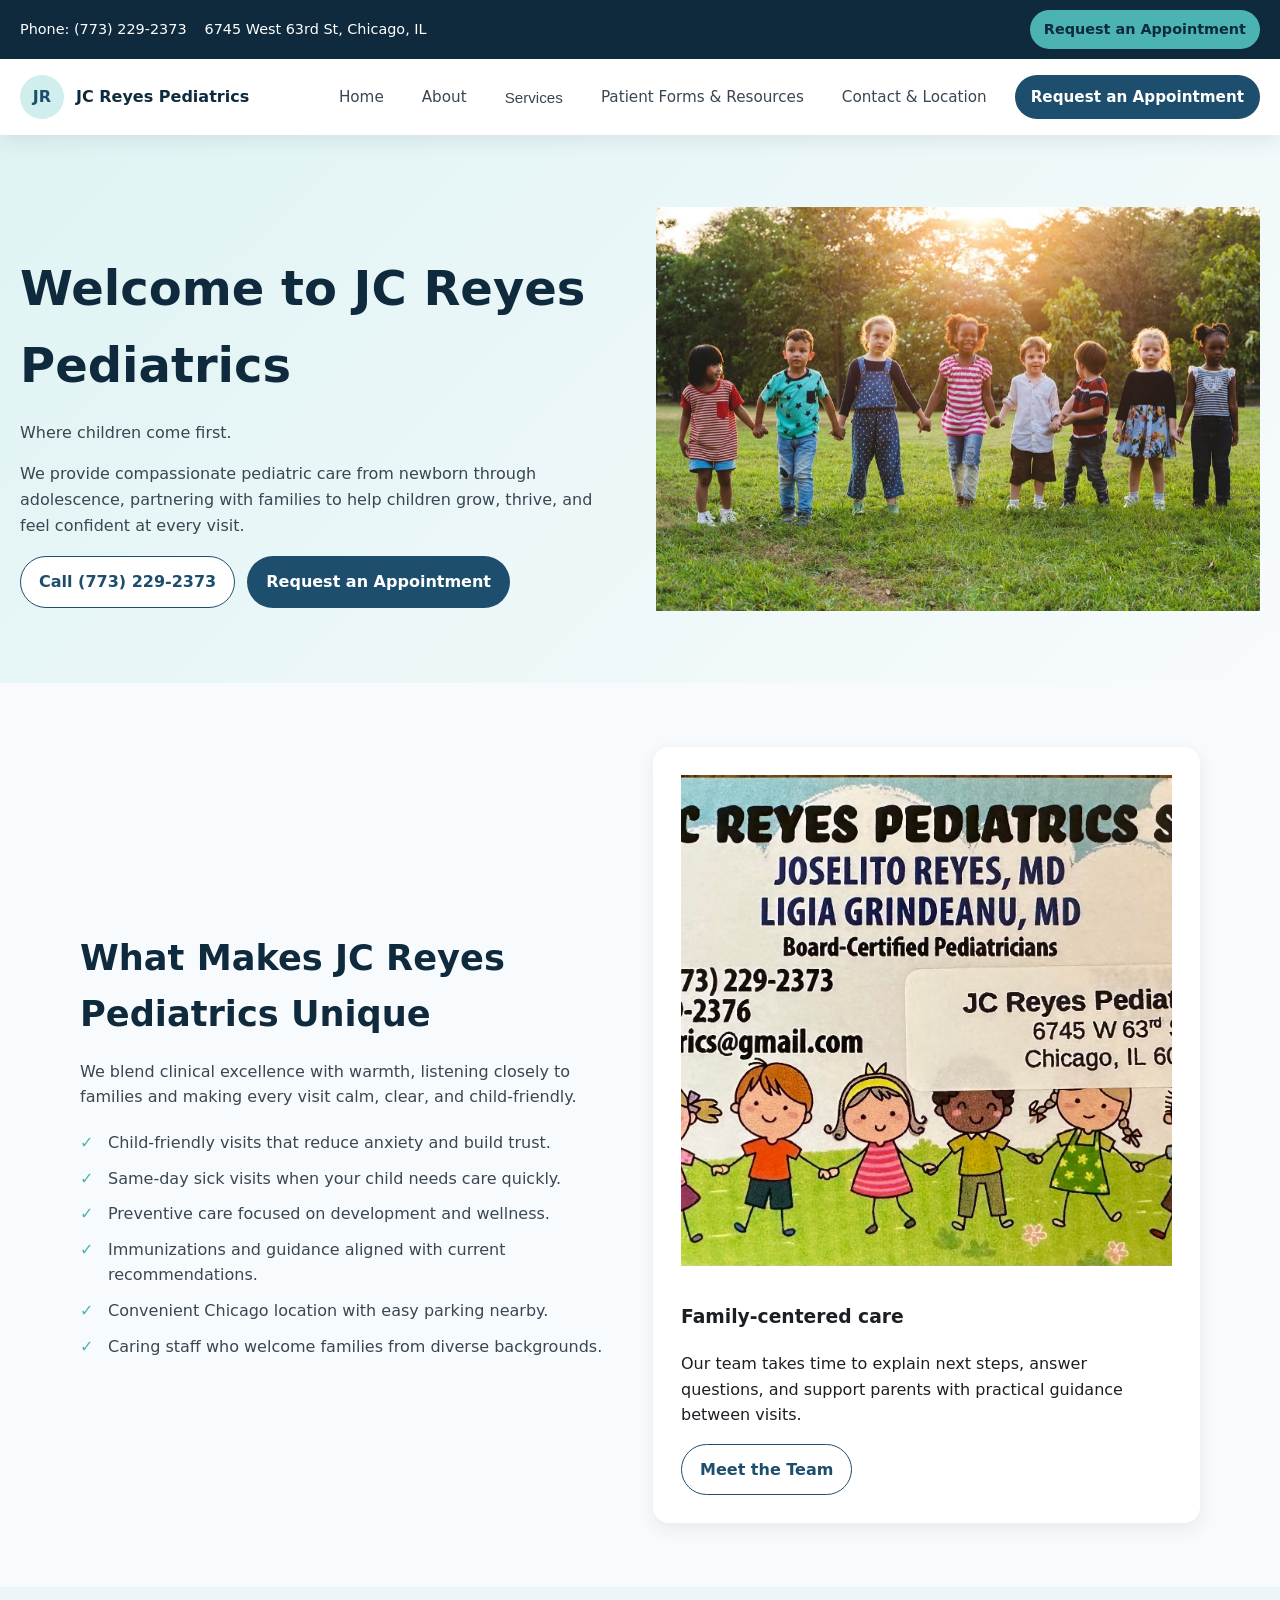
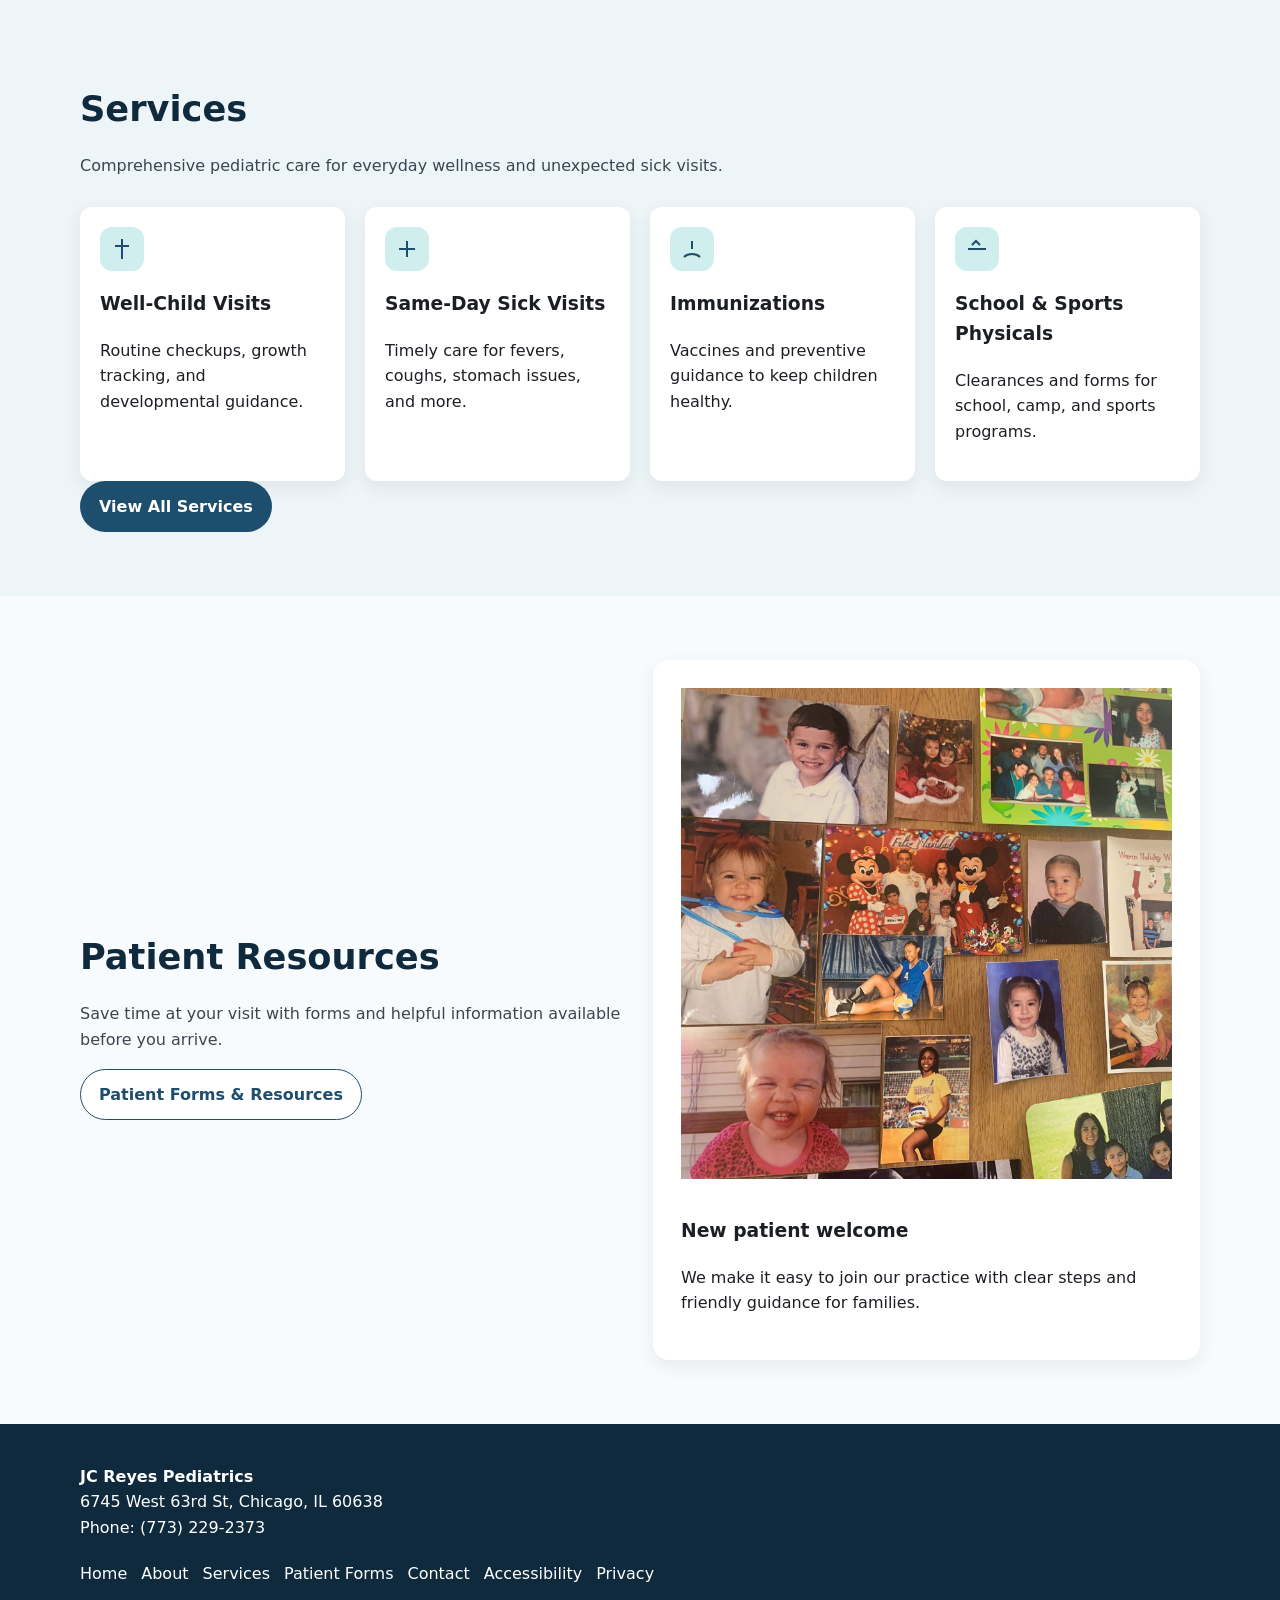
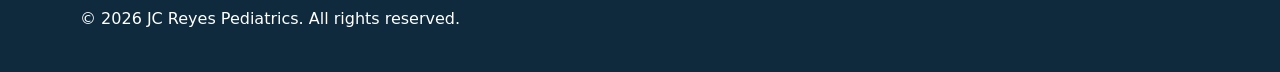
==== index.html @ 92ca5f3d "Initial state" ====
<!DOCTYPE html>
<html lang="en">
<head>
  <meta charset="UTF-8" />
  <meta name="viewport" content="width=device-width, initial-scale=1" />
  <title>JC Reyes Pediatrics | Chicago Pediatric Clinic</title>
  <meta name="description" content="JC Reyes Pediatrics provides compassionate, family-centered pediatric care in Chicago, IL. Newborn through adolescence care, same-day sick visits, and preventive services." />
  <meta property="og:title" content="JC Reyes Pediatrics" />
  <meta property="og:description" content="Warm, professional pediatric care for families in Chicago." />
  <meta property="og:image" content="assets/images/hero.jpg" />
  <meta property="og:type" content="website" />
  <meta property="og:url" content="https://www.jcreyespediatrics.com" />
  <link rel="icon" href="assets/images/favicon.png" />
  <link rel="stylesheet" href="assets/css/styles.css" />
  <script type="application/ld+json">
    {
      "@context": "https://schema.org",
      "@type": "MedicalBusiness",
      "name": "JC Reyes Pediatrics",
      "url": "https://www.jcreyespediatrics.com",
      "telephone": "+1-773-229-2373",
      "address": {
        "@type": "PostalAddress",
        "streetAddress": "6745 West 63rd St",
        "addressLocality": "Chicago",
        "addressRegion": "IL",
        "postalCode": "60638"
      }
    }
  </script>
</head>
<body>
  <a class="skip-link" href="#main">Skip to main content</a>

  <div class="top-bar">
    <div class="container">
      <div class="contact-info">
        <span>Phone: <a href="tel:+17732292373">(773) 229-2373</a></span>
        <span>6745 West 63rd St, Chicago, IL</span>
      </div>
      <a class="cta-btn" href="request-appointment.html">Request an Appointment</a>
    </div>
  </div>

  <header class="site-header">
    <div class="container">
      <a class="brand" href="index.html">
        <span class="brand-mark">JR</span>
        <span>JC Reyes Pediatrics</span>
      </a>
      <button class="nav-toggle" aria-label="Toggle navigation" aria-expanded="false">
        <span></span>
        <span></span>
        <span></span>
      </button>
      <nav class="nav-links" aria-label="Primary">
        <a href="index.html">Home</a>
        <a href="about.html">About</a>
        <div class="dropdown">
          <button class="dropdown-toggle" aria-expanded="false">Services</button>
          <div class="dropdown-menu" role="menu">
            <a href="services/index.html">Services Overview</a>
            <a href="services/well-child-visits.html">Well-Child Visits</a>
            <a href="services/same-day-sick-visits.html">Same-Day Sick Visits</a>
            <a href="services/immunizations.html">Immunizations</a>
            <a href="services/school-sports-physicals.html">School &amp; Sports Physicals</a>
          </div>
        </div>
        <a href="patient-forms.html">Patient Forms &amp; Resources</a>
        <a href="contact.html">Contact &amp; Location</a>
        <a class="primary-btn" href="request-appointment.html">Request an Appointment</a>
      </nav>
    </div>
  </header>

  <main id="main">
    <section class="hero">
      <div class="container">
        <div class="fade-in">
          <h1>Welcome to JC Reyes Pediatrics</h1>
          <p class="section-subtitle">Where children come first.</p>
          <p>We provide compassionate pediatric care from newborn through adolescence, partnering with families to help children grow, thrive, and feel confident at every visit.</p>
          <div class="hero-actions">
            <a class="btn btn-outline" href="tel:+17732292373">Call (773) 229-2373</a>
            <a class="btn btn-primary" href="request-appointment.html">Request an Appointment</a>
          </div>
        </div>
        <div class="fade-in">
          <img src="assets/images/kids-1.jpg" srcset="assets/images/kids-1.jpg 1x, assets/images/kids-1.jpg 2x" alt="Smiling child with a caregiver in a bright pediatric clinic" />
        </div>
      </div>
    </section>

    <section class="section">
      <div class="container">
        <div class="split">
          <div>
            <h2 class="section-title">What Makes JC Reyes Pediatrics Unique</h2>
            <p class="section-subtitle">We blend clinical excellence with warmth, listening closely to families and making every visit calm, clear, and child-friendly.</p>
            <ul class="list-check">
              <li>Child-friendly visits that reduce anxiety and build trust.</li>
              <li>Same-day sick visits when your child needs care quickly.</li>
              <li>Preventive care focused on development and wellness.</li>
              <li>Immunizations and guidance aligned with current recommendations.</li>
              <li>Convenient Chicago location with easy parking nearby.</li>
              <li>Caring staff who welcome families from diverse backgrounds.</li>
            </ul>
          </div>
          <div class="highlight">
            <img src="assets/images/logo_pic.jpg" srcset="assets/images/logo_pic.jpg 1x, assets/images/logo_pic.jpg 2x" alt="Front entrance of a pediatric clinic" />
            <div>
              <h3>Family-centered care</h3>
              <p>Our team takes time to explain next steps, answer questions, and support parents with practical guidance between visits.</p>
              <a class="btn btn-outline" href="about.html">Meet the Team</a>
            </div>
          </div>
        </div>
      </div>
    </section>

    <section class="section section-muted">
      <div class="container">
        <h2 class="section-title">Services</h2>
        <p class="section-subtitle">Comprehensive pediatric care for everyday wellness and unexpected sick visits.</p>
        <div class="card-grid">
          <a class="card" href="services/well-child-visits.html">
            <div class="card-icon" aria-hidden="true">
              <svg width="24" height="24" viewBox="0 0 24 24" fill="none" stroke="currentColor" stroke-width="2">
                <path d="M12 2v20" />
                <path d="M5 9h14" />
              </svg>
            </div>
            <h3>Well-Child Visits</h3>
            <p>Routine checkups, growth tracking, and developmental guidance.</p>
          </a>
          <a class="card" href="services/same-day-sick-visits.html">
            <div class="card-icon" aria-hidden="true">
              <svg width="24" height="24" viewBox="0 0 24 24" fill="none" stroke="currentColor" stroke-width="2">
                <path d="M4 12h16" />
                <path d="M12 4v16" />
              </svg>
            </div>
            <h3>Same-Day Sick Visits</h3>
            <p>Timely care for fevers, coughs, stomach issues, and more.</p>
          </a>
          <a class="card" href="services/immunizations.html">
            <div class="card-icon" aria-hidden="true">
              <svg width="24" height="24" viewBox="0 0 24 24" fill="none" stroke="currentColor" stroke-width="2">
                <path d="M4 20c4-4 12-4 16 0" />
                <path d="M12 4v8" />
              </svg>
            </div>
            <h3>Immunizations</h3>
            <p>Vaccines and preventive guidance to keep children healthy.</p>
          </a>
          <a class="card" href="services/school-sports-physicals.html">
            <div class="card-icon" aria-hidden="true">
              <svg width="24" height="24" viewBox="0 0 24 24" fill="none" stroke="currentColor" stroke-width="2">
                <path d="M3 12h18" />
                <path d="M7 8l4-4 4 4" />
              </svg>
            </div>
            <h3>School &amp; Sports Physicals</h3>
            <p>Clearances and forms for school, camp, and sports programs.</p>
          </a>
        </div>
        <a class="btn btn-primary" href="services/index.html">View All Services</a>
      </div>
    </section>

    <section class="section">
      <div class="container split">
        <div>
          <h2 class="section-title">Patient Resources</h2>
          <p class="section-subtitle">Save time at your visit with forms and helpful information available before you arrive.</p>
          <a class="btn btn-outline" href="patient-forms.html">Patient Forms &amp; Resources</a>
        </div>
        <div class="highlight">
          <img src="assets/images/kids-2.jpg" srcset="assets/images/kids-2.jpg 1x, assets/images/kids-1.jpg 2x" alt="Two children smiling together in a waiting area" />
          <div>
            <h3>New patient welcome</h3>
            <p>We make it easy to join our practice with clear steps and friendly guidance for families.</p>
          </div>
        </div>
      </div>
    </section>
  </main>

  <footer class="footer">
    <div class="container">
      <div>
        <strong>JC Reyes Pediatrics</strong><br />
        6745 West 63rd St, Chicago, IL 60638<br />
        Phone: <a href="tel:+17732292373">(773) 229-2373</a>
      </div>
      <nav aria-label="Footer">
        <a href="index.html">Home</a>
        <a href="about.html">About</a>
        <a href="services/index.html">Services</a>
        <a href="patient-forms.html">Patient Forms</a>
        <a href="contact.html">Contact</a>
        <a href="accessibility.html">Accessibility</a>
        <a href="privacy.html">Privacy</a>
      </nav>
      <div>© 2026 JC Reyes Pediatrics. All rights reserved.</div>
    </div>
  </footer>

  <script src="assets/js/main.js"></script>
</body>
</html>
---- assets/css/styles.css ----
:root {
  --blue-900: #0f2a3d;
  --blue-700: #1e4e6d;
  --blue-500: #2f7ea8;
  --teal-400: #4bb3b1;
  --teal-200: #cfeeed;
  --gray-900: #1b1f24;
  --gray-700: #3a4651;
  --gray-500: #6b7a86;
  --gray-200: #e6edf2;
  --white: #ffffff;
  --shadow-sm: 0 6px 18px rgba(15, 42, 61, 0.08);
  --shadow-md: 0 10px 30px rgba(15, 42, 61, 0.14);
  --radius-lg: 16px;
  --radius-md: 12px;
  --radius-sm: 8px;
  --container: 1120px;
  --transition: 220ms ease;
}

* {
  box-sizing: border-box;
}

html {
  scroll-behavior: smooth;
}

body {
  margin: 0;
  font-family: system-ui, -apple-system, "Segoe UI", Roboto, "Helvetica Neue", Arial, sans-serif;
  color: var(--gray-900);
  background: #f8fbfd;
  line-height: 1.6;
}

img {
  max-width: 100%;
  display: block;
}

a {
  color: inherit;
  text-decoration: none;
}

a:hover,
a:focus {
  color: var(--blue-700);
}

.skip-link {
  position: absolute;
  left: -999px;
  top: 0;
  background: var(--blue-900);
  color: var(--white);
  padding: 12px 18px;
  border-radius: 0 0 8px 0;
  z-index: 9999;
}

.skip-link:focus {
  left: 12px;
}

.top-bar {
  background: var(--blue-900);
  color: var(--white);
  font-size: 0.9rem;
}

.top-bar .container {
  display: flex;
  align-items: center;
  justify-content: space-between;
  gap: 16px;
  padding: 10px 20px;
}

.top-bar .contact-info {
  display: flex;
  gap: 18px;
  flex-wrap: wrap;
}

.top-bar .cta-btn {
  background: var(--teal-400);
  color: var(--blue-900);
  padding: 8px 14px;
  border-radius: 999px;
  font-weight: 600;
}

.top-bar .cta-btn:hover,
.top-bar .cta-btn:focus {
  background: #3aa3a1;
}

.site-header {
  position: sticky;
  top: 0;
  z-index: 1000;
  background: rgba(255, 255, 255, 0.98);
  backdrop-filter: blur(6px);
  box-shadow: var(--shadow-sm);
}

.site-header .container {
  display: flex;
  align-items: center;
  justify-content: space-between;
  gap: 18px;
  padding: 16px 20px;
}

.brand {
  display: flex;
  align-items: center;
  gap: 12px;
  font-weight: 700;
  color: var(--blue-900);
}

.brand-mark {
  width: 44px;
  height: 44px;
  border-radius: 50%;
  background: var(--teal-200);
  display: grid;
  place-items: center;
  color: var(--blue-700);
  font-weight: 700;
}

.nav-toggle {
  display: none;
  border: none;
  background: var(--teal-200);
  padding: 10px;
  border-radius: 10px;
}

.nav-toggle span {
  display: block;
  width: 22px;
  height: 2px;
  background: var(--blue-900);
  margin: 5px 0;
}

.nav-links {
  display: flex;
  align-items: center;
  gap: 18px;
}

.nav-links a,
.nav-links button {
  font-size: 0.95rem;
  color: var(--gray-700);
  background: none;
  border: none;
  cursor: pointer;
  padding: 8px 10px;
  border-radius: 999px;
}

.nav-links a:hover,
.nav-links a:focus,
.nav-links button:hover,
.nav-links button:focus {
  background: var(--teal-200);
  color: var(--blue-900);
}

.nav-links .primary-btn {
  background: var(--blue-700);
  color: var(--white);
  padding: 10px 16px;
  border-radius: 999px;
  font-weight: 600;
}

.nav-links .primary-btn:hover,
.nav-links .primary-btn:focus {
  background: var(--blue-900);
}

.dropdown {
  position: relative;
}

.dropdown-menu {
  position: absolute;
  top: calc(100% + 8px);
  left: 0;
  background: var(--white);
  border-radius: 12px;
  box-shadow: var(--shadow-md);
  min-width: 240px;
  padding: 10px;
  display: none;
}

.dropdown-menu a {
  display: block;
  padding: 10px 12px;
  border-radius: 8px;
  color: var(--gray-700);
}

.dropdown:hover .dropdown-menu,
.dropdown:focus-within .dropdown-menu {
  display: block;
}

.hero {
  background: linear-gradient(135deg, rgba(207, 238, 237, 0.6), rgba(248, 251, 253, 0.9));
  padding: 72px 20px;
}

.hero .container {
  display: grid;
  grid-template-columns: repeat(auto-fit, minmax(280px, 1fr));
  gap: 32px;
  align-items: center;
}

.hero h1 {
  font-size: clamp(2rem, 4vw, 3rem);
  color: var(--blue-900);
  margin-bottom: 12px;
}

.hero p {
  color: var(--gray-700);
}

.hero-actions {
  display: flex;
  gap: 12px;
  flex-wrap: wrap;
  margin-top: 18px;
}

.btn {
  display: inline-flex;
  align-items: center;
  justify-content: center;
  padding: 12px 18px;
  border-radius: 999px;
  font-weight: 600;
  border: 1px solid transparent;
  transition: var(--transition);
}

.btn-primary {
  background: var(--blue-700);
  color: var(--white);
}

.btn-primary:hover,
.btn-primary:focus {
  background: var(--blue-900);
}

.btn-outline {
  border-color: var(--blue-700);
  color: var(--blue-700);
  background: var(--white);
}

.btn-outline:hover,
.btn-outline:focus {
  background: var(--teal-200);
}

.section {
  padding: 64px 20px;
}

.section .container {
  max-width: var(--container);
  margin: 0 auto;
}

.section-title {
  font-size: clamp(1.6rem, 3vw, 2.2rem);
  color: var(--blue-900);
  margin-bottom: 16px;
}

.section-subtitle {
  color: var(--gray-700);
  max-width: 720px;
}

.card-grid {
  display: grid;
  grid-template-columns: repeat(auto-fit, minmax(230px, 1fr));
  gap: 20px;
  margin-top: 28px;
}

.card {
  background: var(--white);
  padding: 20px;
  border-radius: var(--radius-md);
  box-shadow: var(--shadow-sm);
  transition: var(--transition);
}

.card:hover {
  transform: translateY(-4px);
  box-shadow: var(--shadow-md);
}

.card-icon {
  width: 44px;
  height: 44px;
  border-radius: 12px;
  background: var(--teal-200);
  display: grid;
  place-items: center;
  margin-bottom: 14px;
  color: var(--blue-700);
}

.highlight {
  background: var(--white);
  border-radius: var(--radius-lg);
  box-shadow: var(--shadow-sm);
  padding: 28px;
  display: grid;
  gap: 18px;
  align-items: center;
}

.split {
  display: grid;
  grid-template-columns: repeat(auto-fit, minmax(260px, 1fr));
  gap: 26px;
  align-items: center;
}

.list-check {
  list-style: none;
  padding: 0;
  margin: 20px 0 0;
}

.list-check li {
  padding-left: 28px;
  position: relative;
  margin-bottom: 10px;
  color: var(--gray-700);
}

.list-check li::before {
  content: "✓";
  position: absolute;
  left: 0;
  color: var(--teal-400);
  font-weight: 700;
}

.section-muted {
  background: #eef5f8;
}

.page-hero {
  padding: 48px 20px;
  background: linear-gradient(120deg, rgba(207, 238, 237, 0.6), rgba(255, 255, 255, 0.9));
}

.page-hero h1 {
  margin-bottom: 10px;
  color: var(--blue-900);
}

.page-content {
  padding: 50px 20px 80px;
}

.page-content .container {
  max-width: 940px;
  margin: 0 auto;
}

.service-sidebar {
  background: var(--white);
  padding: 22px;
  border-radius: var(--radius-md);
  box-shadow: var(--shadow-sm);
}

.service-layout {
  display: grid;
  grid-template-columns: minmax(0, 1fr) 300px;
  gap: 28px;
  align-items: start;
}

.form-card {
  background: var(--white);
  padding: 26px;
  border-radius: var(--radius-md);
  box-shadow: var(--shadow-sm);
}

.form-card label {
  display: block;
  font-weight: 600;
  margin-top: 12px;
}

.form-card input,
.form-card select,
.form-card textarea {
  width: 100%;
  margin-top: 6px;
  padding: 10px 12px;
  border-radius: 10px;
  border: 1px solid var(--gray-200);
  font-size: 1rem;
  font-family: inherit;
}

.form-card textarea {
  min-height: 120px;
}

.form-card small {
  display: block;
  margin-top: 6px;
  color: var(--gray-500);
}

.error {
  color: #b3261e;
  font-size: 0.9rem;
  margin-top: 6px;
  display: none;
}

.form-success {
  background: var(--teal-200);
  padding: 18px;
  border-radius: 12px;
  margin-top: 18px;
  display: none;
}

.notice {
  background: #fef6e6;
  border-left: 4px solid #f5b042;
  padding: 12px 14px;
  border-radius: 10px;
  color: #5d3a00;
}

.table {
  width: 100%;
  border-collapse: collapse;
  margin-top: 12px;
}

.table th,
.table td {
  text-align: left;
  padding: 10px;
  border-bottom: 1px solid var(--gray-200);
}

.footer {
  background: var(--blue-900);
  color: var(--white);
  padding: 40px 20px;
}

.footer .container {
  max-width: var(--container);
  margin: 0 auto;
  display: grid;
  gap: 20px;
}

.footer nav {
  display: flex;
  flex-wrap: wrap;
  gap: 14px;
}

.footer a {
  color: var(--white);
}

.fade-in {
  animation: fadeIn 0.8s ease forwards;
  opacity: 0;
}

@keyframes fadeIn {
  from {
    opacity: 0;
    transform: translateY(8px);
  }
  to {
    opacity: 1;
    transform: translateY(0);
  }
}

@media (max-width: 960px) {
  .service-layout {
    grid-template-columns: 1fr;
  }
}

@media (max-width: 900px) {
  .nav-toggle {
    display: inline-flex;
    flex-direction: column;
    justify-content: center;
  }

  .nav-links {
    position: absolute;
    top: 100%;
    left: 0;
    right: 0;
    background: var(--white);
    flex-direction: column;
    align-items: flex-start;
    padding: 16px 20px 24px;
    gap: 10px;
    display: none;
    box-shadow: var(--shadow-md);
  }

  body.nav-open .nav-links {
    display: flex;
  }

  .dropdown-menu {
    position: static;
    box-shadow: none;
    padding: 0 0 0 12px;
  }

  .dropdown-menu a {
    padding: 8px 10px;
  }

  .dropdown.open .dropdown-menu {
    display: block;
  }

  .dropdown:hover .dropdown-menu,
  .dropdown:focus-within .dropdown-menu {
    display: none;
  }
}

@media (max-width: 720px) {
  .top-bar .container {
    flex-direction: column;
    align-items: flex-start;
  }

  .hero {
    padding: 50px 20px;
  }
}

@media (prefers-reduced-motion: reduce) {
  * {
    animation: none !important;
    transition: none !important;
  }
}
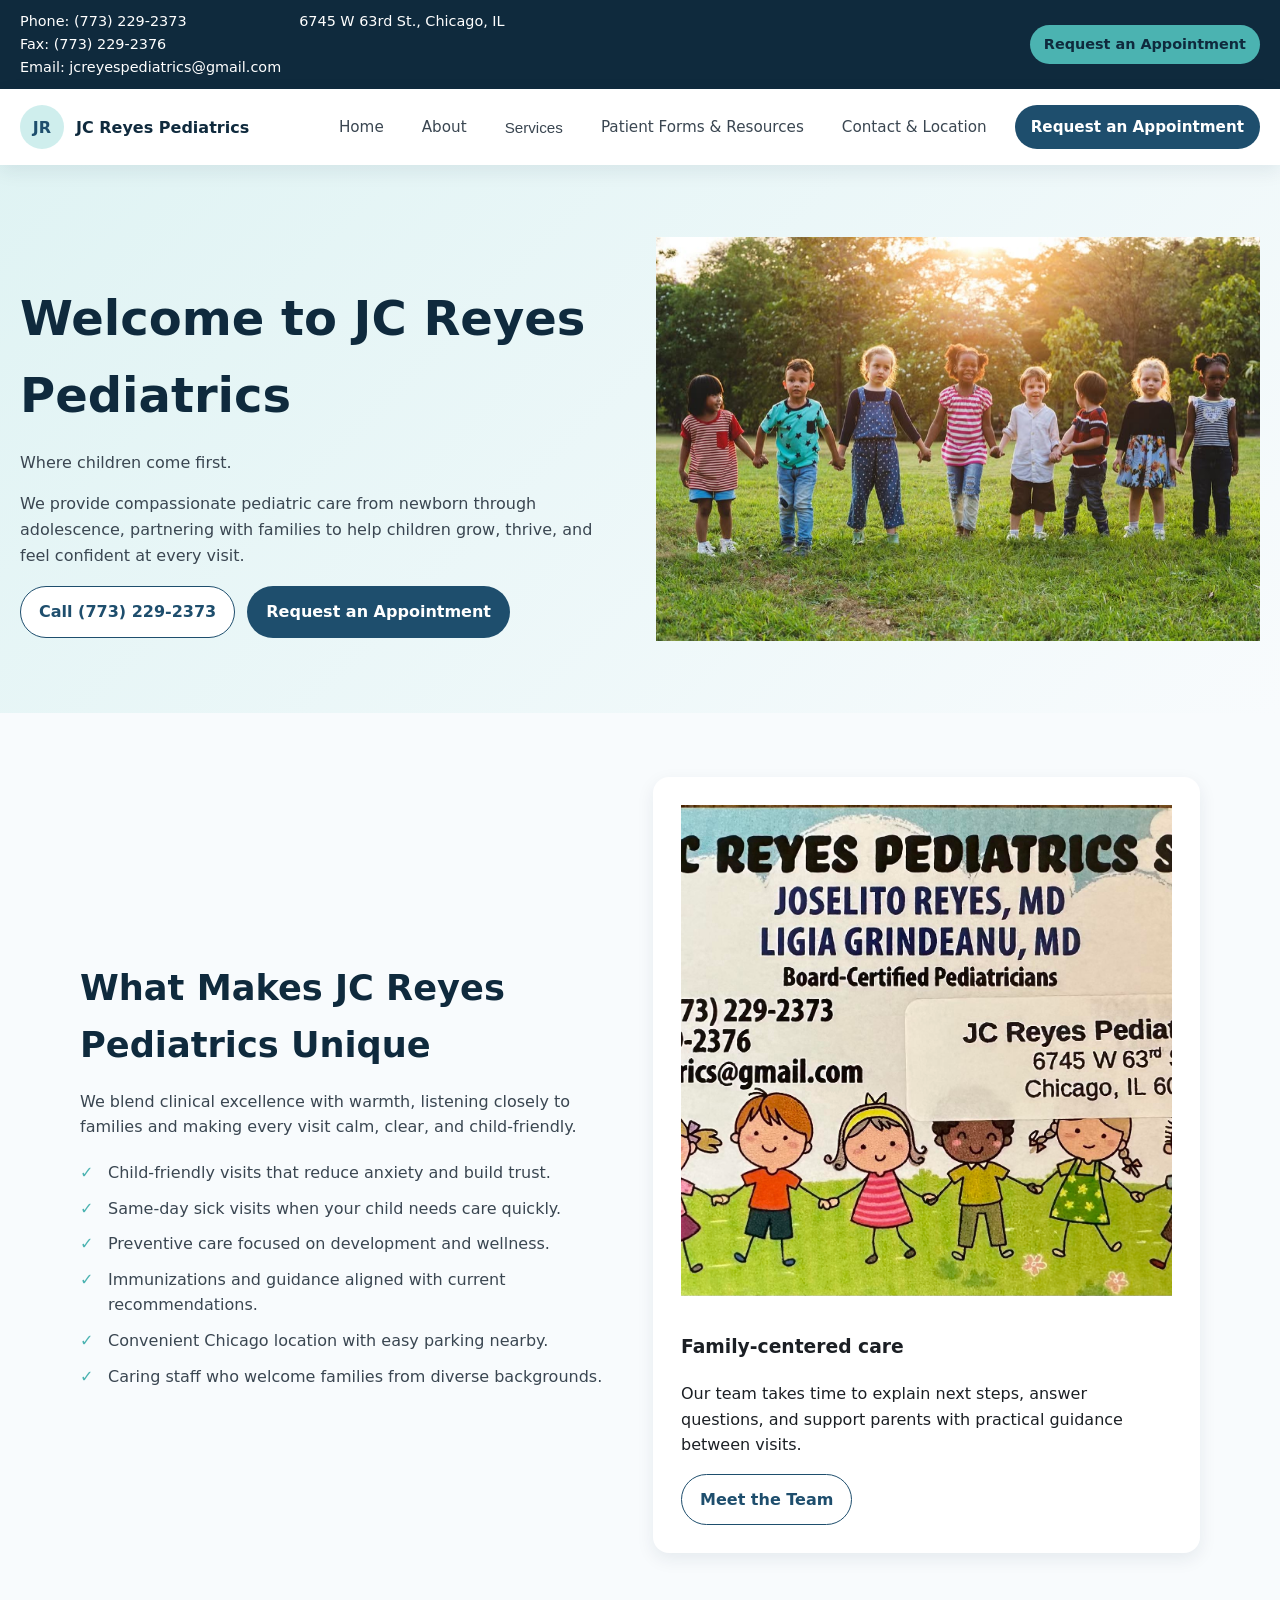
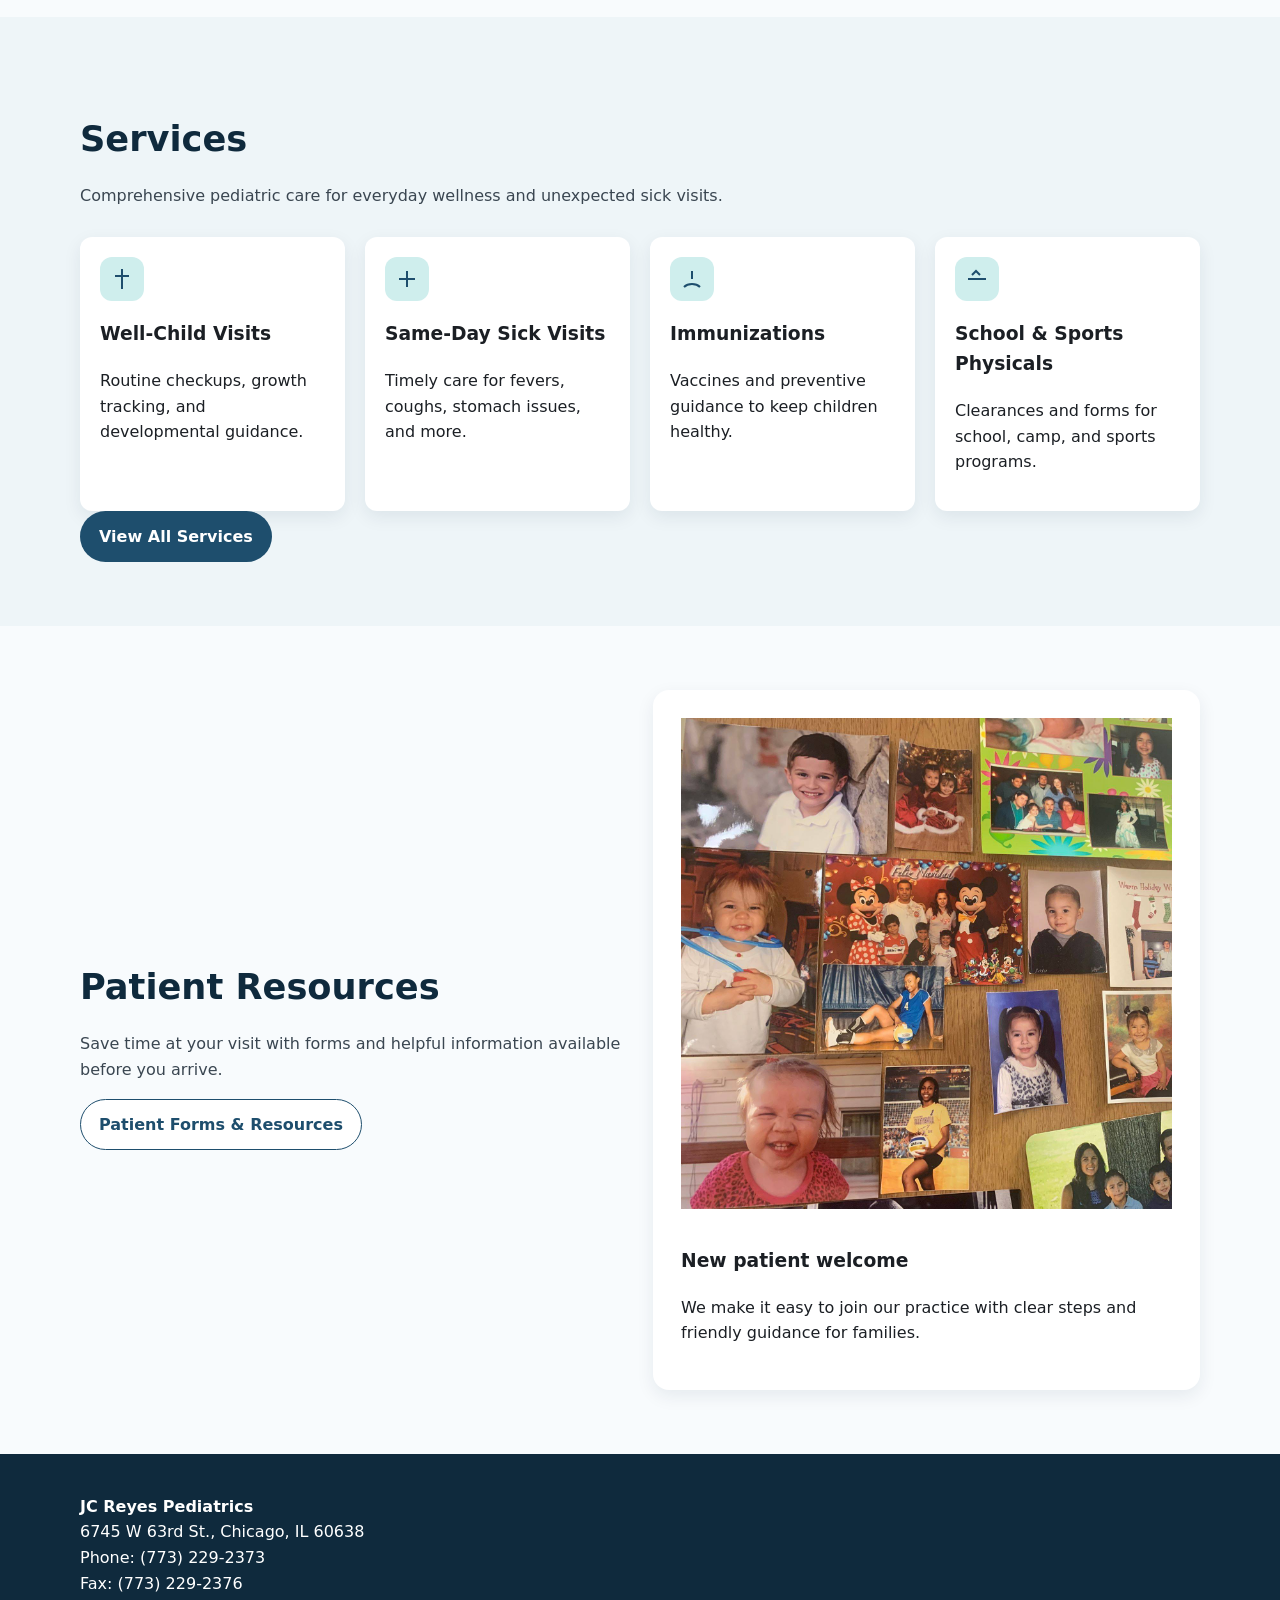
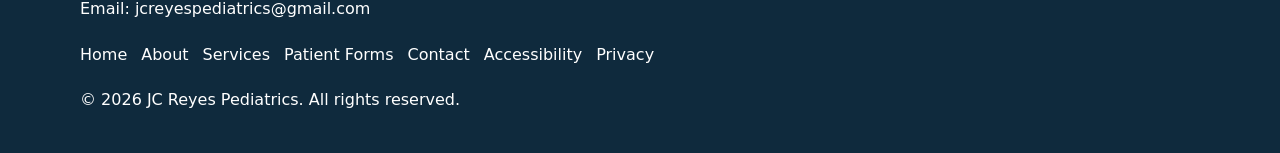
==== commit f6844fd3: "add fax, email" ====
--- a/index.html
+++ b/index.html
@@ -21,7 +21,7 @@
       "telephone": "+1-773-229-2373",
       "address": {
         "@type": "PostalAddress",
-        "streetAddress": "6745 West 63rd St",
+        "streetAddress": "6745 W 63rd St.",
         "addressLocality": "Chicago",
         "addressRegion": "IL",
         "postalCode": "60638"
@@ -35,8 +35,10 @@
   <div class="top-bar">
     <div class="container">
       <div class="contact-info">
-        <span>Phone: <a href="tel:+17732292373">(773) 229-2373</a></span>
-        <span>6745 West 63rd St, Chicago, IL</span>
+        <span>Phone: <a href="tel:+17732292373">(773) 229-2373</a><br />
+        Fax: (773) 229-2376<br />
+        Email: <a href="mailto:jcreyespediatrics@gmail.com">jcreyespediatrics@gmail.com</a></span>
+        <span>6745 W 63rd St., Chicago, IL</span>
       </div>
       <a class="cta-btn" href="request-appointment.html">Request an Appointment</a>
     </div>
@@ -190,8 +192,10 @@
     <div class="container">
       <div>
         <strong>JC Reyes Pediatrics</strong><br />
-        6745 West 63rd St, Chicago, IL 60638<br />
-        Phone: <a href="tel:+17732292373">(773) 229-2373</a>
+        6745 W 63rd St., Chicago, IL 60638<br />
+        Phone: <a href="tel:+17732292373">(773) 229-2373</a><br />
+        Fax: (773) 229-2376<br />
+        Email: <a href="mailto:jcreyespediatrics@gmail.com">jcreyespediatrics@gmail.com</a>
       </div>
       <nav aria-label="Footer">
         <a href="index.html">Home</a>
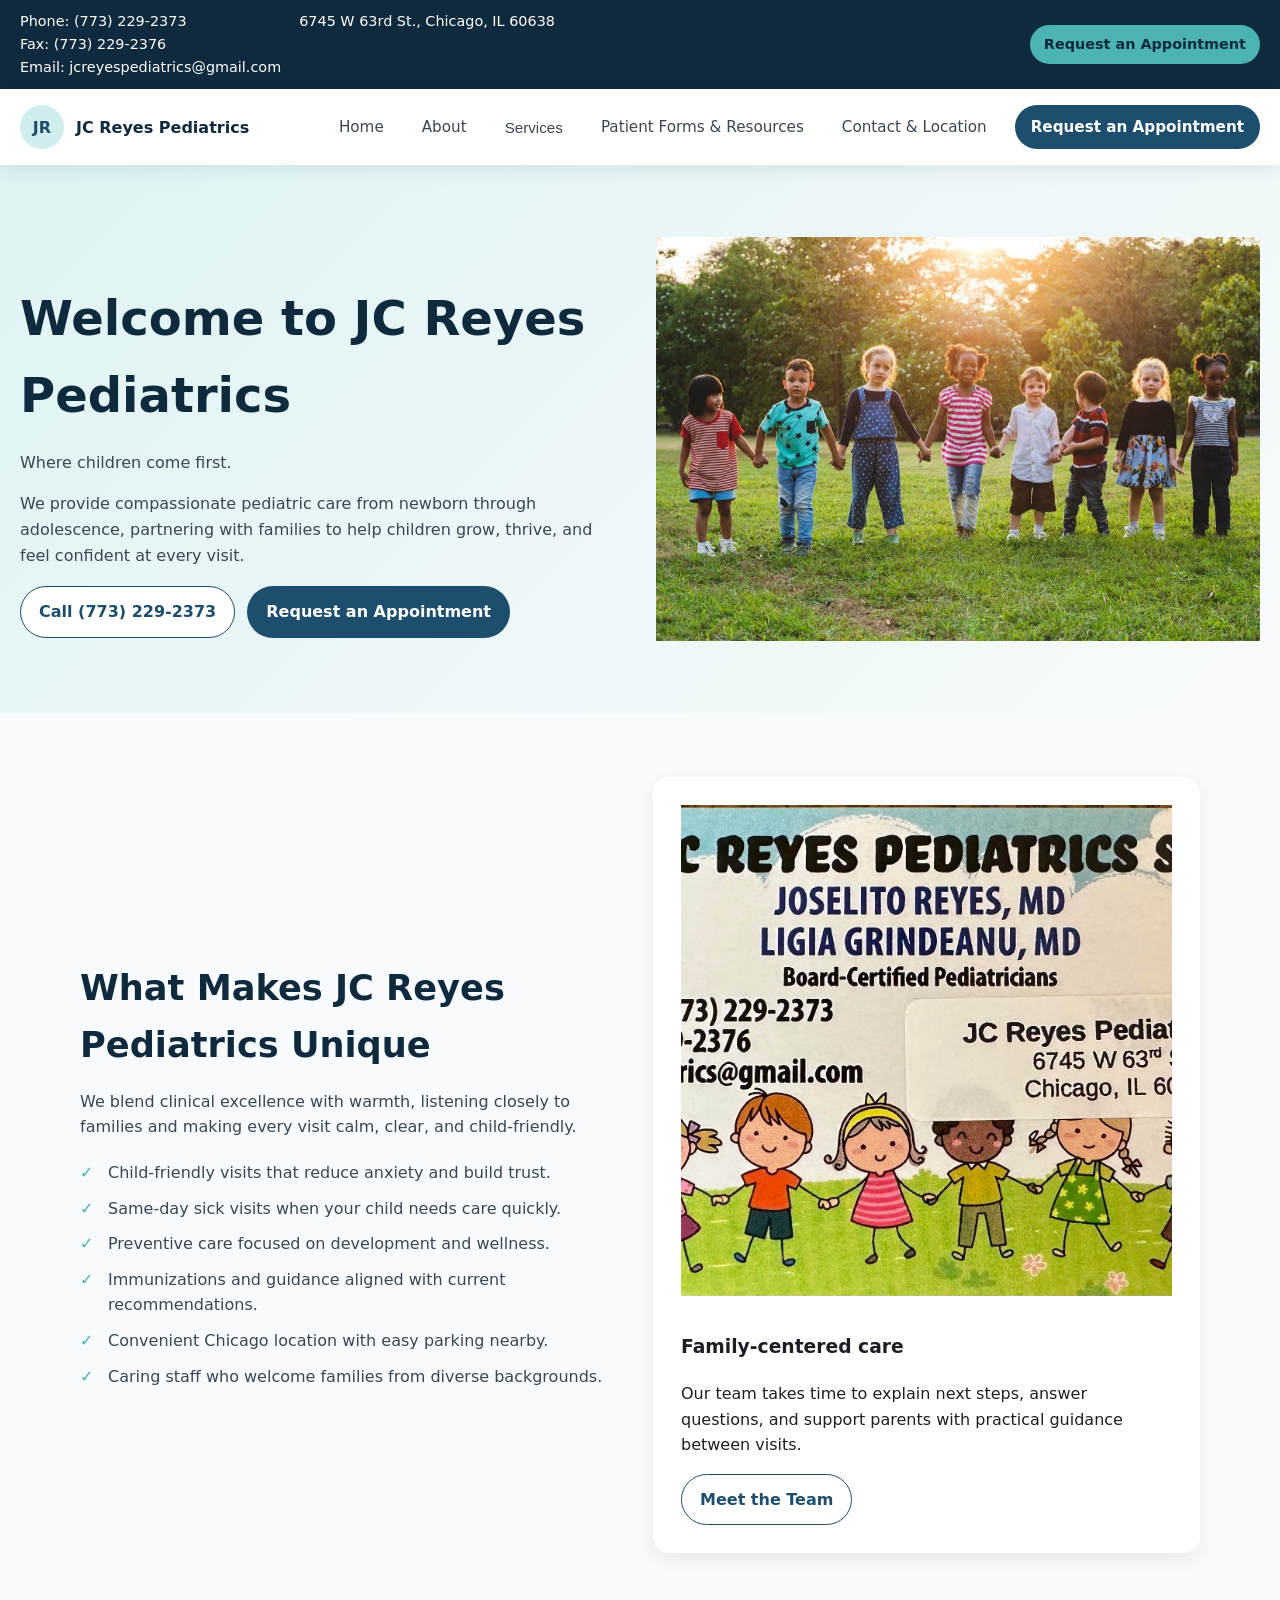
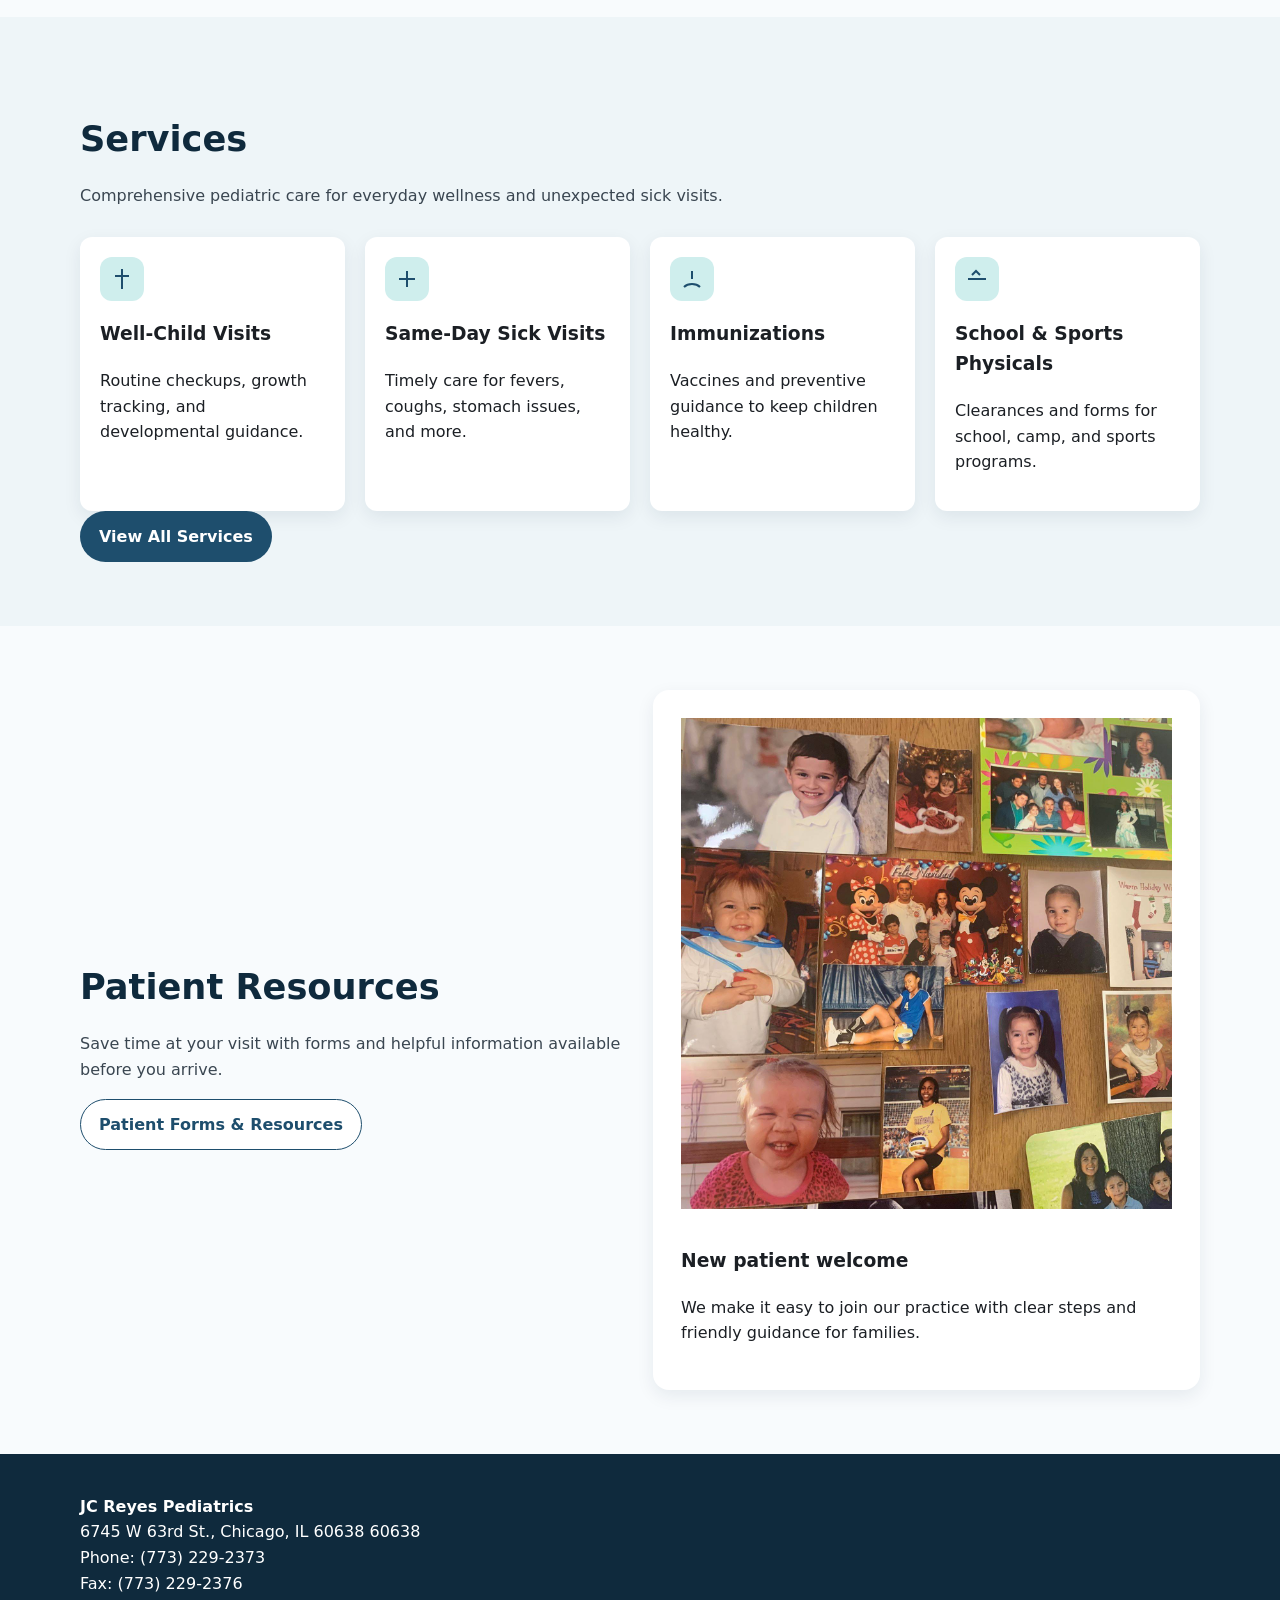
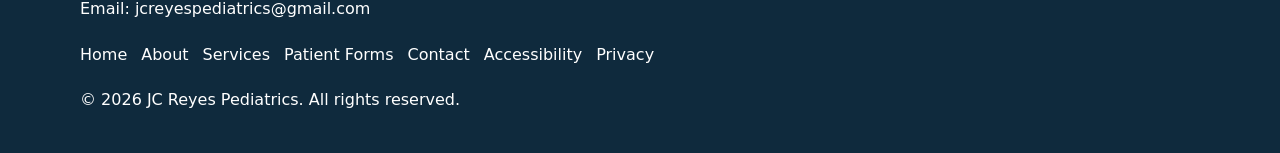
==== commit ee94624d: "Add zip code, fax number, correct hours" ====
--- a/index.html
+++ b/index.html
@@ -38,7 +38,7 @@
         <span>Phone: <a href="tel:+17732292373">(773) 229-2373</a><br />
         Fax: (773) 229-2376<br />
         Email: <a href="mailto:jcreyespediatrics@gmail.com">jcreyespediatrics@gmail.com</a></span>
-        <span>6745 W 63rd St., Chicago, IL</span>
+        <span>6745 W 63rd St., Chicago, IL 60638</span>
       </div>
       <a class="cta-btn" href="request-appointment.html">Request an Appointment</a>
     </div>
@@ -192,7 +192,7 @@
     <div class="container">
       <div>
         <strong>JC Reyes Pediatrics</strong><br />
-        6745 W 63rd St., Chicago, IL 60638<br />
+        6745 W 63rd St., Chicago, IL 60638 60638<br />
         Phone: <a href="tel:+17732292373">(773) 229-2373</a><br />
         Fax: (773) 229-2376<br />
         Email: <a href="mailto:jcreyespediatrics@gmail.com">jcreyespediatrics@gmail.com</a>
--- a/assets/css/styles.css
+++ b/assets/css/styles.css
@@ -374,6 +374,10 @@
   background: linear-gradient(120deg, rgba(207, 238, 237, 0.6), rgba(255, 255, 255, 0.9));
 }
 
+.page-hero--compact {
+  padding: 32px 20px;
+}
+
 .page-hero h1 {
   margin-bottom: 10px;
   color: var(--blue-900);
@@ -381,6 +385,10 @@
 
 .page-content {
   padding: 50px 20px 80px;
+}
+
+.page-content--compact {
+  padding: 32px 20px 48px;
 }
 
 .page-content .container {
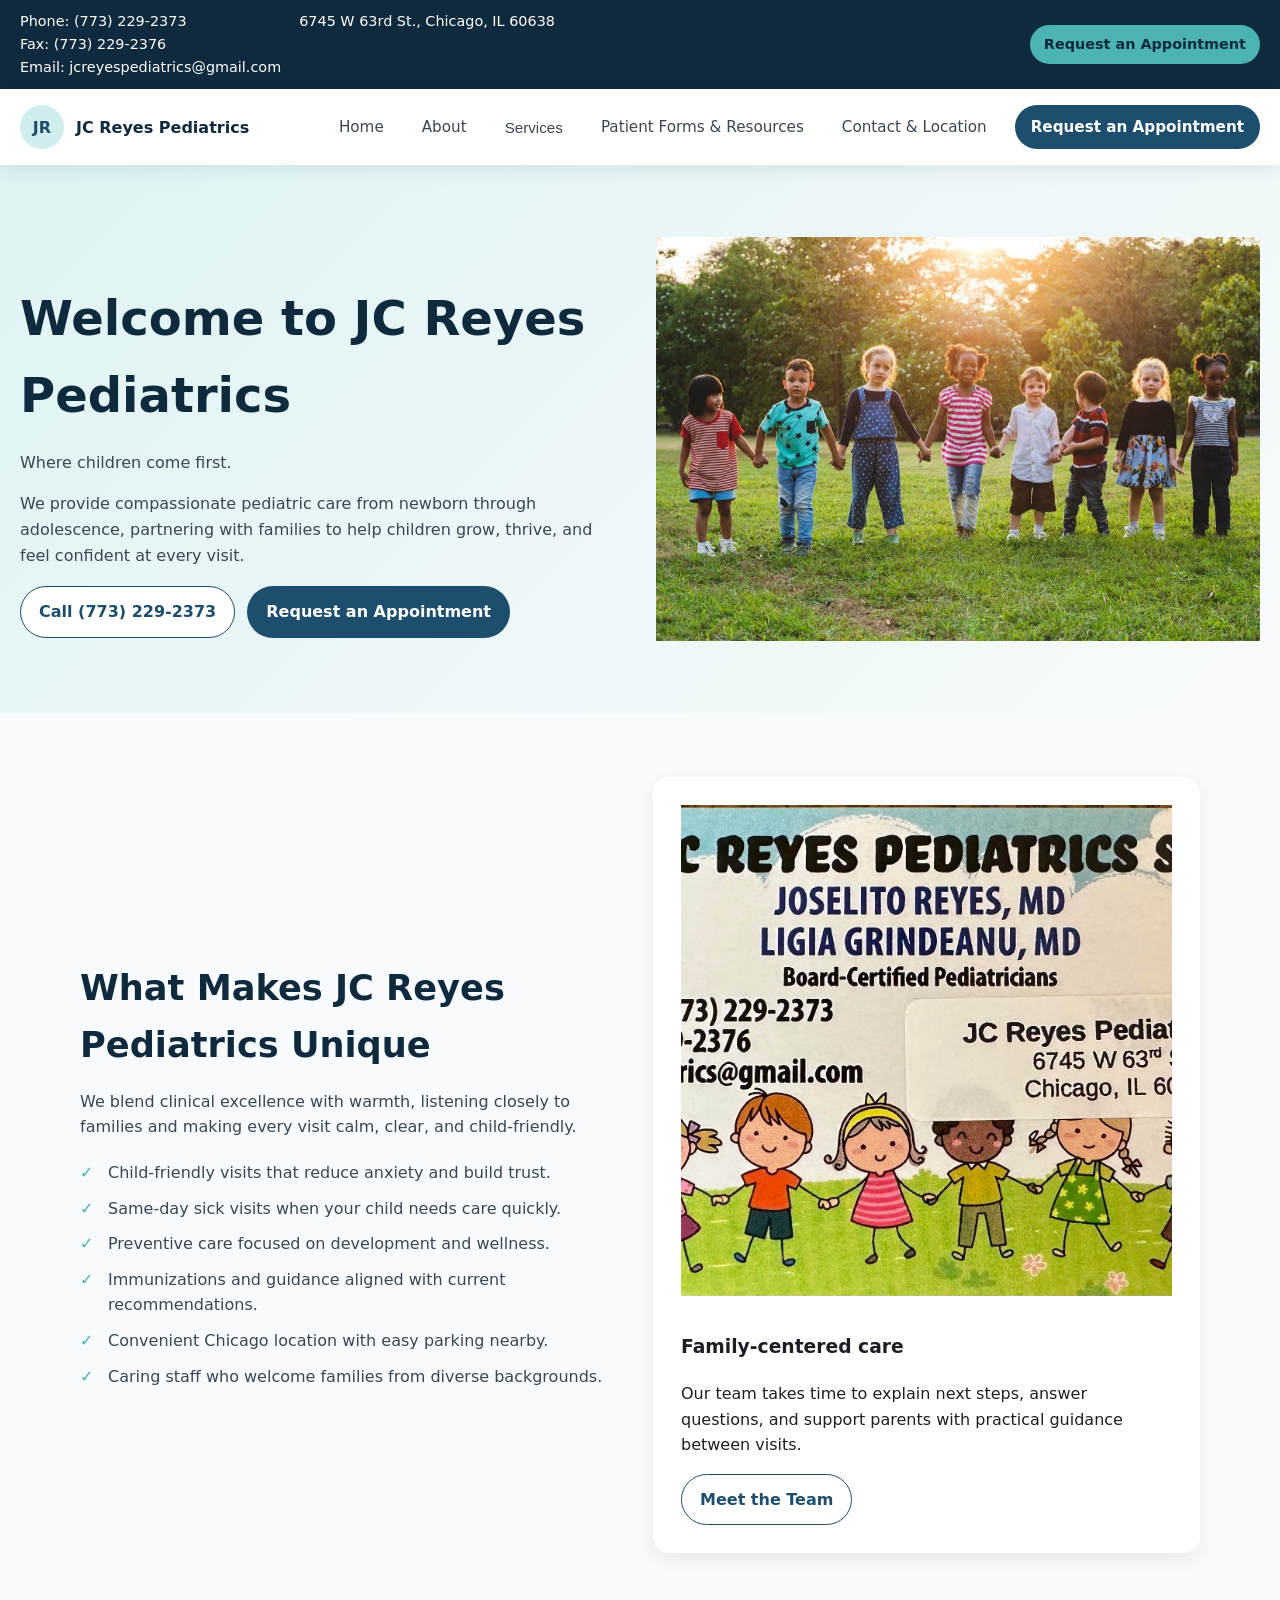
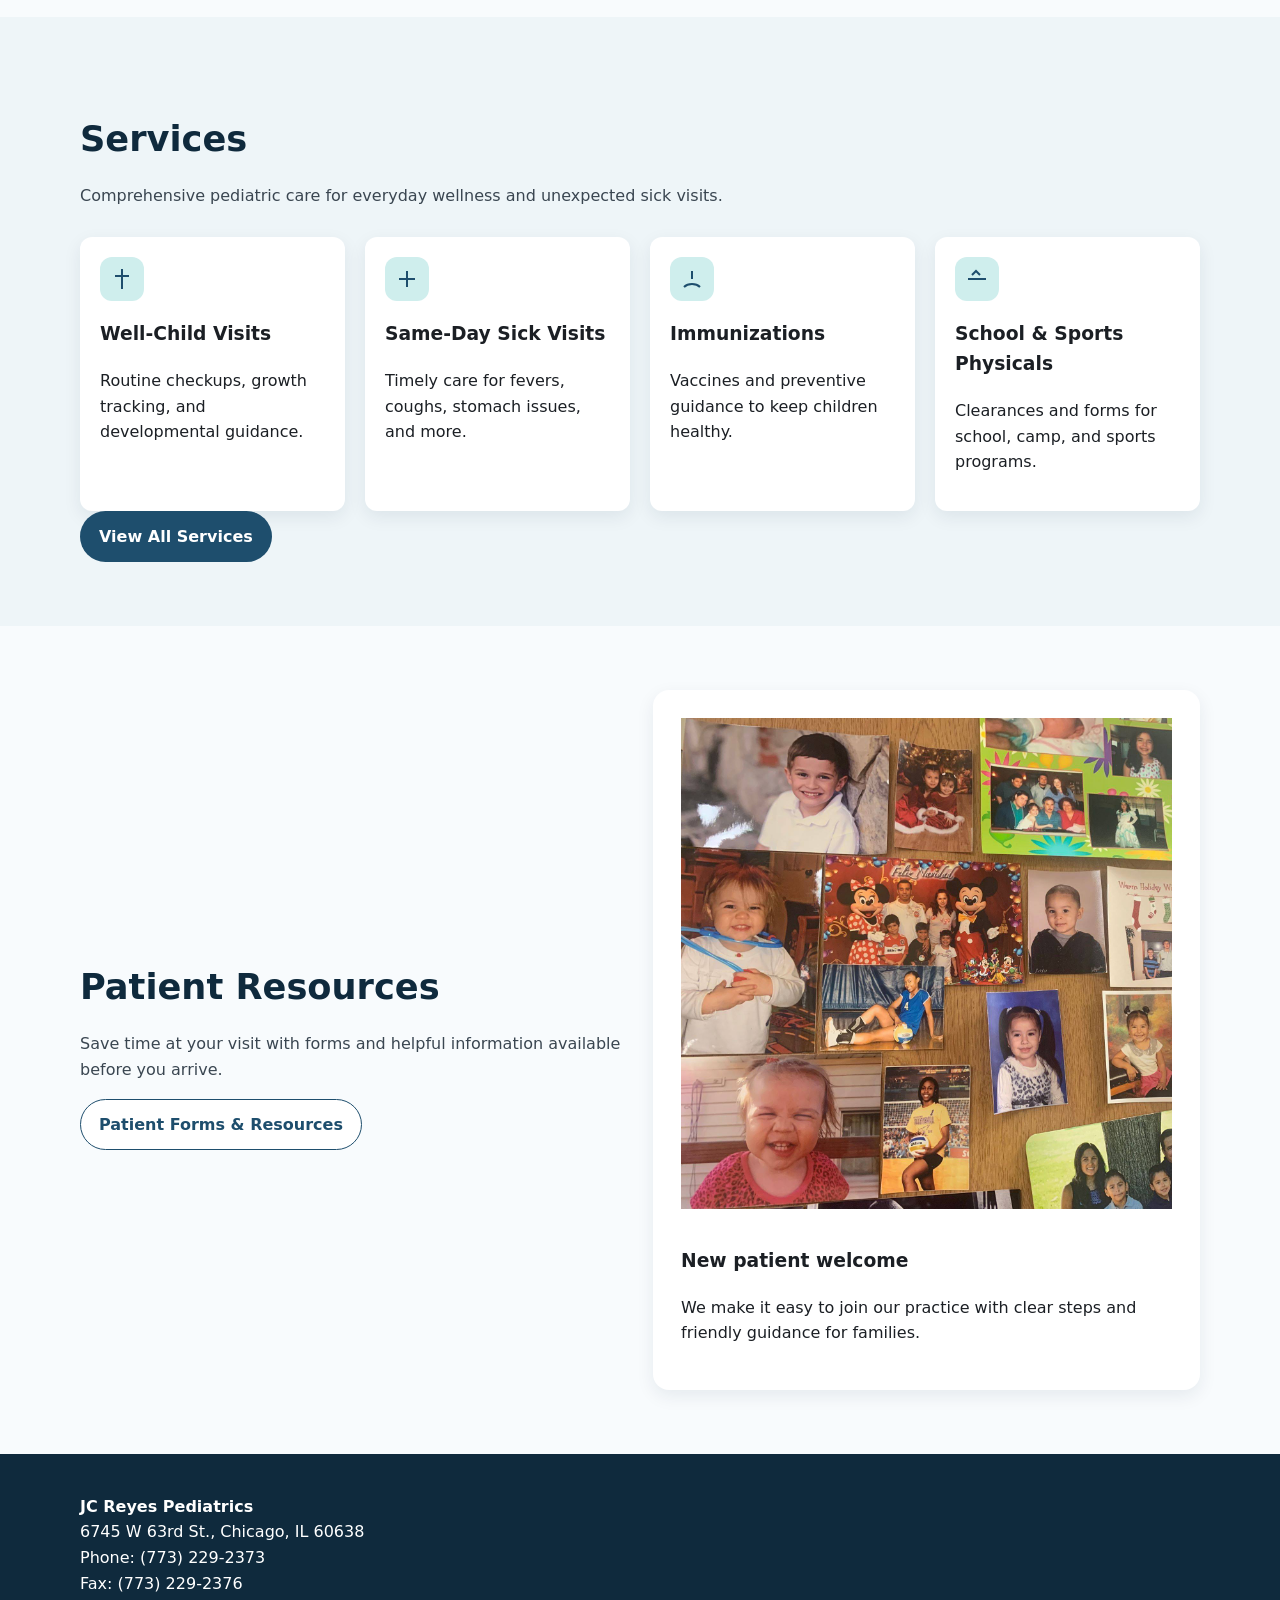
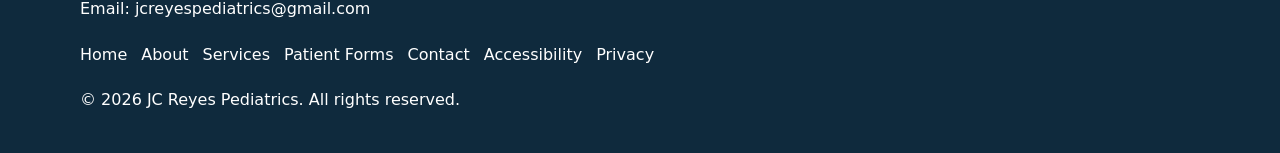
==== commit 04a2e51c: "Fix duplicate zip code" ====
--- a/index.html
+++ b/index.html
@@ -192,7 +192,7 @@
     <div class="container">
       <div>
         <strong>JC Reyes Pediatrics</strong><br />
-        6745 W 63rd St., Chicago, IL 60638 60638<br />
+        6745 W 63rd St., Chicago, IL 60638<br />
         Phone: <a href="tel:+17732292373">(773) 229-2373</a><br />
         Fax: (773) 229-2376<br />
         Email: <a href="mailto:jcreyespediatrics@gmail.com">jcreyespediatrics@gmail.com</a>
